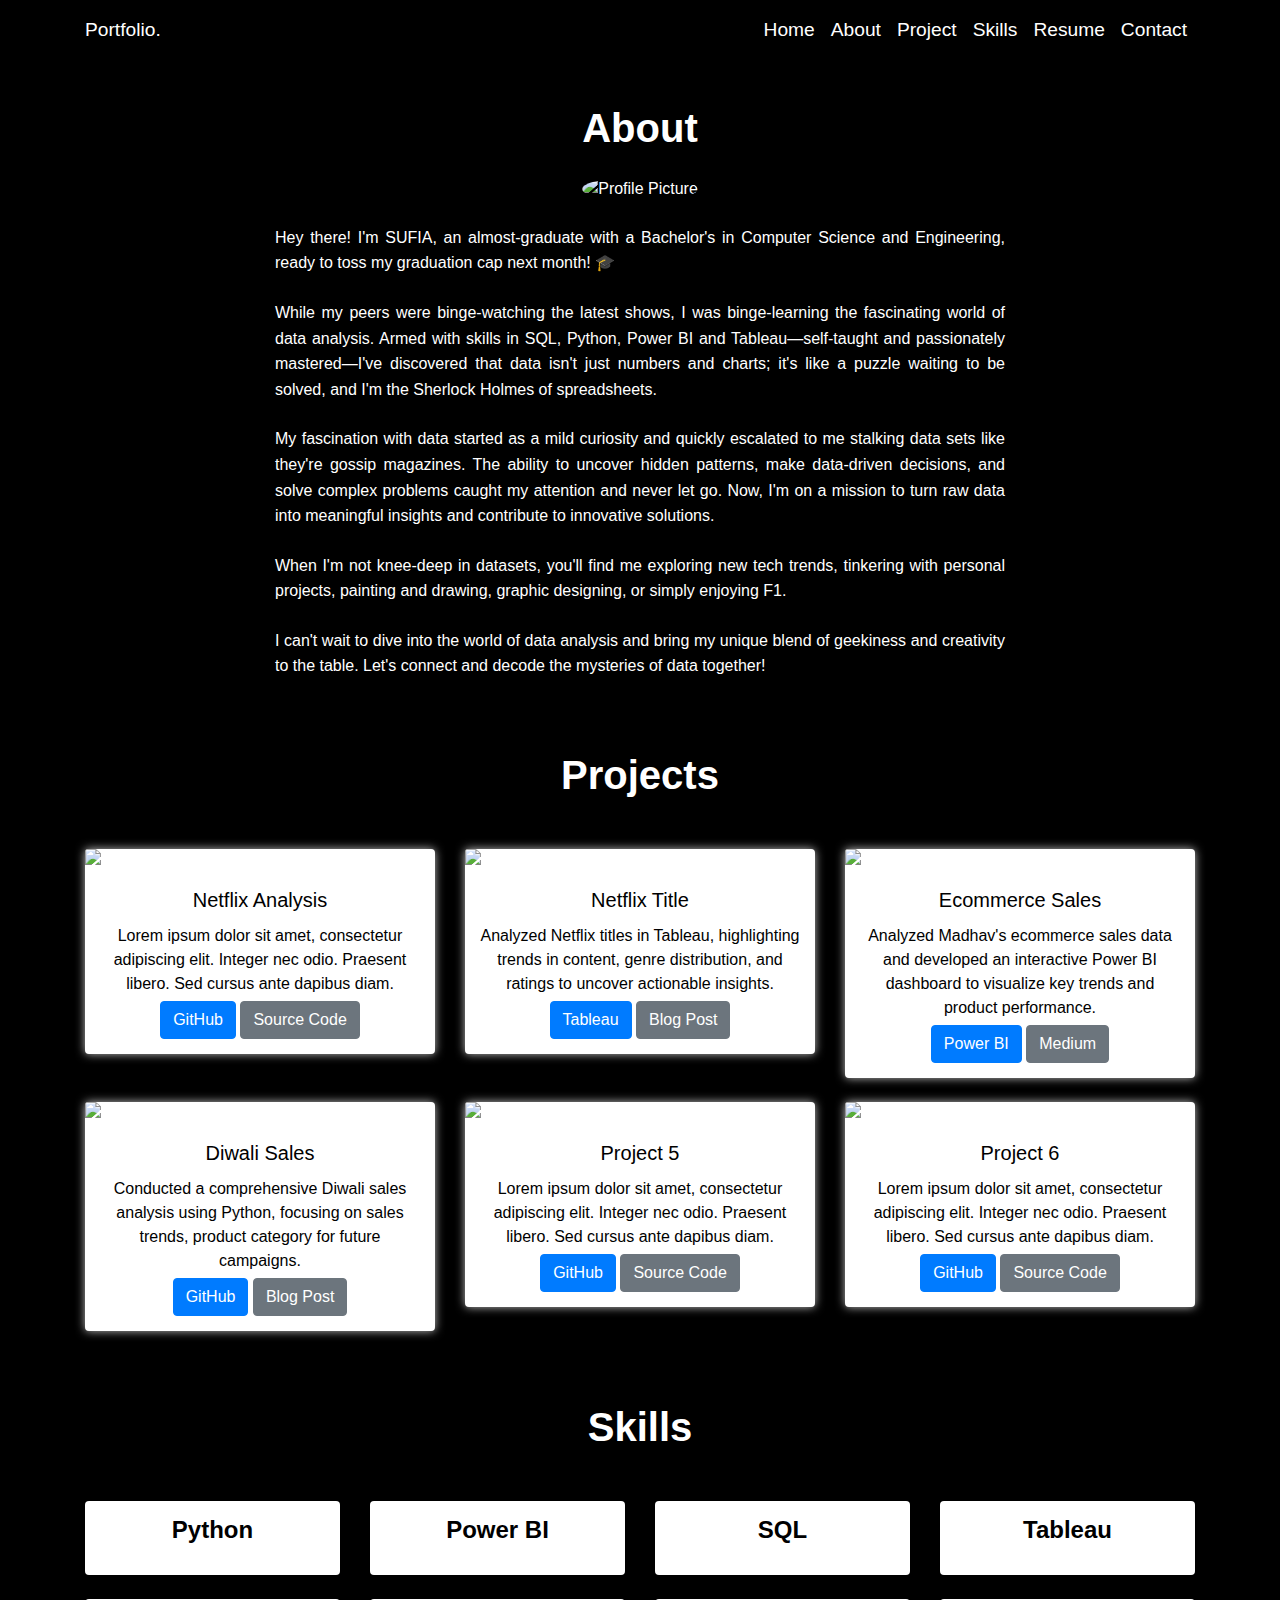
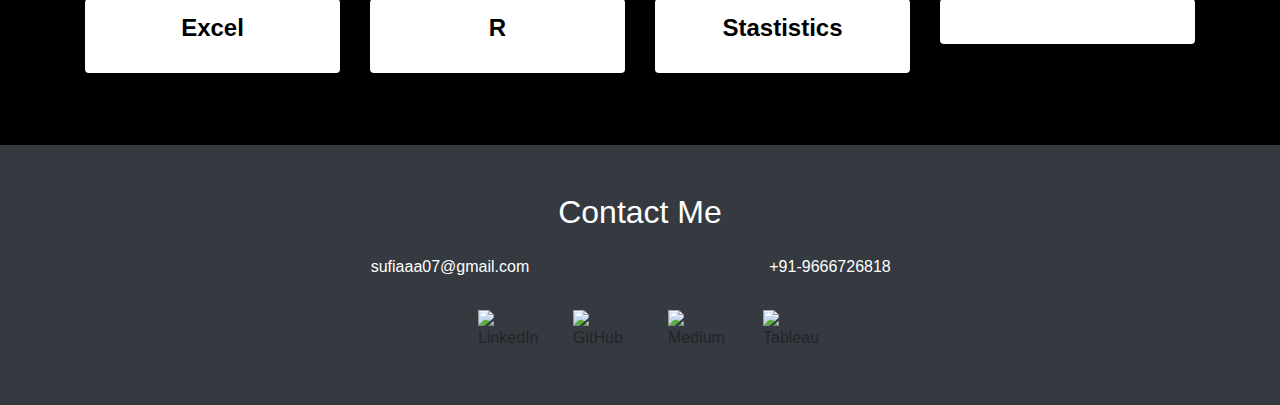
==== indexx.html @ 427f5f56 "Add files via upload" ====
<!DOCTYPE html>
<html lang="en">
<head>
    <meta charset="UTF-8">
    <meta name="viewport" content="width=device-width, initial-scale=1.0">
    <title>Portfolio</title>
    <!-- Bootstrap CSS -->
    <link href="https://maxcdn.bootstrapcdn.com/bootstrap/4.5.2/css/bootstrap.min.css" rel="stylesheet">
    <style>
      body {
          background-color: #000000; /* Black background */
          color: #ffffff; /* White text */
      }

      .about-section {
        text-align: center;
        padding: 20px 0;
        margin-bottom: 50px;
        
      }
      #about h2 {
        font-size: 2.5rem;
        margin-bottom: 20px;
        font-weight: bold;

      }
      .about-section img {
        width: 200px; /* Adjust the size as needed */
  height: 200px;
  border-radius: 50%; /* Makes the image round */
  margin-bottom: 20px;
      }
      #about p {
        color: #ffffff;
        margin-top: 0;
  margin-bottom: 1.5em; /* Adjust as needed */
  text-align: justify; /* Justify text for a clean alignment */
  line-height: 1.6;
        
      }
      
    
      /* Additional CSS for Projects Section */
    #projects h2 {
      margin-bottom: 50px;
      font-size: 2.5rem;
      font-weight: bold;
    }
    #projects .card:hover {
  transform: scale(1.05);
}
    
    .card {
      box-shadow: 0 0 10px rgba(255, 255, 255, 0.752); /* Adds a subtle shadow around the card */
          transition: transform 0.2s;
          border: 0px;;

    }
    .card-img-top {
      max-height: 150px; /* Adjust this value to fit the image properly in the card */
      object-fit: cover; /* This makes sure the image covers the area properly */
    }
    .card-body {
      padding: 15px;
    }
    .card-title {
      font-size: 1.25rem;
      color:#000000

    }
    .card-text {
      margin-bottom: 5px;
      color: black;
    }
    
    #skills h2 {
  margin-bottom: 50px;
  font-size: 2.5rem;
  font-weight: bold;
}

#skills .card {
  box-shadow: 0 4px 8px rgba(0, 0, 0, 0.1);
  transition: transform 0.2s;
}

#skills .card:hover {
  transform: scale(1.05);
}

#skills .card-img-top {
width: 50%;         /* Ensures the image takes the full width of the card */
display: block;     /* Ensures the image is treated as a block element */
  margin: 0 auto;     /* Centers the image horizontally */
  object-fit: cover;  /* Ensures the image covers the container without stretching */
  object-position: center;
  margin-top: 5px;
}

#skills .card-title {
  font-size: 1.5rem;
  font-weight: bold;
  margin-bottom: 15px;
}

#skills .card-text {
  font-size: 1rem;
  color: #ffffff;
  margin-bottom: 20px;
}

#skills .btn-primary {
  background-color: #007bff;
  border-color: #007bff;
  font-weight: bold;
}

    
    /* Additional CSS for Contact Section */
    
    .contact-section {
      padding: 50px 0;
      
    }
    .contact-section h2 {
      font-size: 2.5rem;
      margin-bottom: 40px;
    }
    .contact-section p {
      font-size: 1.2rem;
      margin-bottom: 20px;
    }
    .social-icon {
      width: 50px; /* Size of your icons */
      margin-bottom: 10px;
    }
    /* Hover effect for icons */
    .social-icon:hover {
      opacity: 0.7;
    }
    /* Style for links in the Contact section */
    .contact-section a {
      color: #ffffff;
      text-decoration: none; /* Removes underline from links */
      display: inline-block; /* Allows for margin on the bottom */
      margin-bottom: 10px;
    }
    .contact-section a:hover {
      color: #dddddd; /* Color when hovering over the link */
    }
    
    /* CSS for Sticky Navbar */
    .navbar {
      box-shadow: 0 2px 5px rgba(0,0,0,0.2); /* Adds a shadow for depth */
    }
    
    /* Ensure padding is added to body to avoid content being hidden behind the navbar */
    body { 
      padding-top: 56px; /* Adjust this value based on the height of your navbar */
    }
    
    /* Smooth scroll */
    html {
      scroll-behavior: smooth;
    }
    
    .navbar {
  background-color: rgba(0, 0, 0, 0.5); /* Semi-transparent background for navbar */
  position: absolute; /* Position navbar absolutely */
  width: 100%;
  z-index: 10; /* Ensure navbar is on top */
}

.navbar-brand, .nav-link {
  font-size: 1.2rem;
  color: #ffffff !important; /* Text color for navbar links */
}

.nav-link {
  transition: color 0.3s;
}

.nav-link:hover {
  color: #007bff;
}
@media (max-width: 992px) {
  .navbar-collapse {
    background-color: #343a40; /* Same as navbar color for seamless look */
  }
}
    
    
    </style>
    
      
    
</head>
<body>
    <section id="about" class="container text-center my-5">
        <h2>About</h2>
        <div class="row justify-content-center my-4">
            <div class="col-md-3">
                <img src="images/about/1.jpg" class="img-fluid rounded-circle" alt="Profile Picture">
            </div>
        </div>
        <div class="row justify-content-center">
            <div class="col-md-8">
              <p>Hey there! I'm SUFIA, an almost-graduate with a Bachelor's in Computer Science and Engineering, ready to toss my graduation cap next month! 🎓</p>

                <p>While my peers were binge-watching the latest shows, I was binge-learning the fascinating world of data analysis. Armed with skills in SQL, Python, Power BI and Tableau—self-taught and passionately mastered—I've discovered that data isn't just numbers and charts; it's like a puzzle waiting to be solved, and I'm the Sherlock Holmes of spreadsheets.

                </p>
                
               <p>My fascination with data started as a mild curiosity and quickly escalated to me stalking data sets like they're gossip magazines.  The ability to uncover hidden patterns, make data-driven decisions, and solve complex problems caught my attention and never let go. Now, I'm on a mission to turn raw data into meaningful insights and contribute to innovative solutions.</p>
                
                <p>When I'm not knee-deep in datasets, you'll find me exploring new tech trends, tinkering with personal projects, painting and drawing, graphic designing, or simply enjoying F1.</p>
                <p>I can't wait to dive into the world of data analysis and bring my unique blend of geekiness and creativity to the table. Let's connect and decode the mysteries of data together!</p>
                
                
            </div>
        </div>
    </section>

    <section id="projects" class="container text-center my-5">
        <h2>Projects</h2>
        <div class="row justify-content-center">
            <!-- Project 1 -->
            <div class="col-md-4 mb-4">
                <div class="card">
                    <img src="images/projects/1.jpg" class="card-img-top" alt="Project 1">
                    <div class="card-body">
                        <h5 class="card-title">Netflix Analysis</h5>
                        <p class="card-text">Lorem ipsum dolor sit amet, consectetur adipiscing elit. Integer nec odio. Praesent libero. Sed cursus ante dapibus diam.</p>
                        <a href="#" class="btn btn-primary"> GitHub </a>
                        <a href="#" class="btn btn-secondary">Source Code</a>
                    </div>
                </div>
            </div>
            <!-- Project 2 -->
            <div class="col-md-4 mb-4">
                <div class="card">
                    <img src="images/projects/2.jpg" class="card-img-top" alt="Project 2">
                    <div class="card-body">
                        <h5 class="card-title">Netflix Title</h5>
                        <p class="card-text">Analyzed Netflix titles in Tableau, highlighting trends in content, genre distribution, and ratings to uncover actionable insights.</p>
                        <a href="https://public.tableau.com/app/profile/sufia.8262/viz/Netflixtitles_17188724229400/Netflix" class="btn btn-primary">Tableau</a>
                        <a href="https://medium.com/@sufiaaa07/analyzing-netflix-titles-a-comprehensive-overview-using-tableau-5689ec4d0422" class="btn btn-secondary">Blog Post</a>
                    </div>
                </div>
            </div>
            
            <!-- Project 3 -->
            <div class="col-md-4 mb-4">
                <div class="card">
                    <img src="images/projects/3.jpg" class="card-img-top" alt="Project 3">
                    <div class="card-body">
                        <h5 class="card-title">Ecommerce Sales</h5>
                        <p class="card-text">Analyzed Madhav's ecommerce sales data and developed an interactive Power BI dashboard to visualize key trends and product performance.</p>
                        <a href="https://app.powerbi.com/groups/me/reports/5e1f5901-eae3-4ef9-98ce-6d37347767cb/d0cfbb4ac33967a3516d?experience=power-bi" class="btn btn-primary"> Power BI </a>
                        <a href="https://medium.com/@sufiaaa07/analyzing-madhav-e-commerce-data-with-power-bi-a-first-time-experience-9a5e51d9b44c" class="btn btn-secondary">Medium</a>
                    </div>
                </div>
            </div>
        </div>
        <div class="row justify-content-center">
            <!-- Project 4 -->
            <div class="col-md-4 mb-4">
                <div class="card">
                    <img src="images/projects/4.jpg" class="card-img-top" alt="Project 4">
                    <div class="card-body">
                        <h5 class="card-title">Diwali Sales</h5>
                        <p class="card-text">Conducted a comprehensive Diwali sales analysis using Python, focusing on sales trends, product category for future campaigns.</p>
                        <a href="https://github.com/sufia2740/Diwali_sales" class="btn btn-primary"> GitHub </a>
                        <a href="https://medium.com/@sufiaaa07/analyzing-diwali-sales-using-python-c412c5bd077b" class="btn btn-secondary">Blog Post</a>
                    </div>
                </div>
            </div>
                <!-- Project 5 -->
                <div class="col-md-4 mb-4">
                    <div class="card">
                        <img src="images/projects/5.jpg" class="card-img-top" alt="Project 5">
                        <div class="card-body">
                            <h5 class="card-title">Project 5</h5>
                            <p class="card-text">Lorem ipsum dolor sit amet, consectetur adipiscing elit. Integer nec odio. Praesent libero. Sed cursus ante dapibus diam.</p>
                            <a href="#" class="btn btn-primary"> GitHub </a>
                            <a href="#" class="btn btn-secondary">Source Code</a>
                        </div>
                    </div>
                </div>
                 <!-- Project 6 -->
            <div class="col-md-4 mb-4">
                <div class="card">
                    <img src="images/projects/6.jpg" class="card-img-top" alt="Project 6">
                    <div class="card-body">
                        <h5 class="card-title">Project 6</h5>
                        <p class="card-text">Lorem ipsum dolor sit amet, consectetur adipiscing elit. Integer nec odio. Praesent libero. Sed cursus ante dapibus diam.</p>
                        <a href="#" class="btn btn-primary"> GitHub </a>
                        <a href="#" class="btn btn-secondary">Source Code</a>
                    </div>
                </div>
            </div>
        </div>
    </section>

    
    <section id="skills" class="container text-center my-5">
      <h2>Skills</h2>
      <div class="row justify-content-center">
          <!-- Skill 1 -->
          <div class="col-md-3 mb-4">
              <div class="card">
                  <div class="card-body">
                      <h5 class="card-title">Python</h5>
                  </div>
              </div>
          </div>
          <!-- Skill 2 -->
          <div class="col-md-3 mb-4">
              <div class="card">
                  <div class="card-body">
                      <h5 class="card-title">Power BI</h5>
                  </div>
              </div>
          </div>
          <!-- Skill 3 -->
          <div class="col-md-3 mb-4">
              <div class="card">
                  <div class="card-body">
                      <h5 class="card-title">SQL</h5>
                  </div>
              </div>
          </div>
          <!-- Skill 4 -->
          <div class="col-md-3 mb-4">
              <div class="card">
                  <div class="card-body">
                      <h5 class="card-title">Tableau</h5>
                  </div>
              </div>
          </div>
      </div>
      <div class="row justify-content-center">
        <!-- Skill 1 -->
        <div class="col-md-3 mb-4">
            <div class="card">
                <div class="card-body">
                    <h5 class="card-title">Excel</h5>
                </div>
            </div>
        </div>
        <!-- Skill 2 -->
        <div class="col-md-3 mb-4">
            <div class="card">
                <div class="card-body">
                    <h5 class="card-title">R</h5>
                </div>
            </div>
        </div>
        <!-- Skill 3 -->
        <div class="col-md-3 mb-4">
            <div class="card">
                <div class="card-body">
                    <h5 class="card-title">Stastistics</h5>
                </div>
            </div>
        </div>
        <!-- Skill 4 -->
        <div class="col-md-3 mb-4">
            <div class="card">
                <div class="card-body">
                    <h5 class="card-title"></h5>
                </div>
            </div>
        </div>
    </div>
  </section>
  
    <section id="contact" class="bg-dark text-white py-5">
        <div class="container text-center">
          <h2 class="mb-4">Contact Me</h2>
          <div class="row justify-content-center mb-4">
            <div class="col-md-4">
              <div class="d-flex justify-content-center align-items-center">
                <i class="bi bi-envelope-fill me-2"></i>
                <span>sufiaaa07@gmail.com</span>
              </div>
            </div>
            <div class="col-md-4">
              <div class="d-flex justify-content-center align-items-center">
                <i class="bi bi-telephone-fill me-2"></i>
                <span>+91-9666726818</span>
              </div>
            </div>
          </div>
          <div class="row justify-content-center">
            <div class="col-1">
              <a href="https://www.linkedin.com/in/sufia-47bb39228/" target="_blank" class="btn btn-pink btn-circle" data-bs-toggle="tooltip" data-bs-placement="top" title="LinkedIn">
                <img src="icons/linkedin.png" alt="LinkedIn" class="img-fluid">
              </a>
            </div>
           
            <div class="col-1">
              <a href="https://github.com/sufia2740" target="_blank" class="btn btn-pink btn-circle" data-bs-toggle="tooltip" data-bs-placement="top" title="GitHub">
                <img src="icons/github.png" alt="GitHub" class="img-fluid">
              </a>
            </div>
            <div class="col-1">
              <a href="https://medium.com/@sufiaaa07" target="_blank" class="btn btn-pink btn-circle" data-bs-toggle="tooltip" data-bs-placement="top" title="Medium">
                <img src="icons/medium.png" alt="Medium" class="img-fluid">
              </a>
            </div>
            <div class="col-1">
              <a href="https://public.tableau.com/app/profile/sufia.8262" target="_blank" class="btn btn-pink btn-circle" data-bs-toggle="tooltip" data-bs-placement="top" title="Tableau">
                <img src="icons/tableau.png" alt="Tableau" class="img-fluid">
              </a>
            </div>
          </div>
        </div>
      </section>

      <nav class="navbar navbar-expand-lg navbar-dark fixed-top">
        <div class="container">
            <a class="navbar-brand" href="#">Portfolio.</a>
            <button class="navbar-toggler" type="button" data-toggle="collapse" data-target="#navbarResponsive" aria-controls="navbarResponsive" aria-expanded="false" aria-label="Toggle navigation">
                <span class="navbar-toggler-icon"></span>
            </button>
            <div class="collapse navbar-collapse" id="navbarResponsive">
                <ul class="navbar-nav ml-auto">
                    <li class="nav-item">
                        <a class="nav-link" href="index.html">Home</a>
                    </li>
                    <li class="nav-item">
                        <a class="nav-link" href="#about">About</a>
                    </li>
                    <li class="nav-item">
                        <a class="nav-link" href="#projects">Project</a>
                    </li>
                    <li class="nav-item">
                        <a class="nav-link" href="#skills">Skills</a>
                    </li>
                    <li class="nav-item">
                        <a class="nav-link" href="resume.html">Resume</a>
                    </li>
                    <li class="nav-item">
                        <a class="nav-link" href="#contact">Contact</a>
                    </li>
                </ul>
            </div>
        </div>
    </nav>

    <!-- Bootstrap JS and dependencies -->
    <script src="https://code.jquery.com/jquery-3.5.1.slim.min.js"></script>
    <script src="https://cdn.jsdelivr.net/npm/@popperjs/core@2.5.4/dist/umd/popper.min.js"></script>
    <script src="https://maxcdn.bootstrapcdn.com/bootstrap/4.5.2/js/bootstrap.min.js"></script>
</body>
</html>
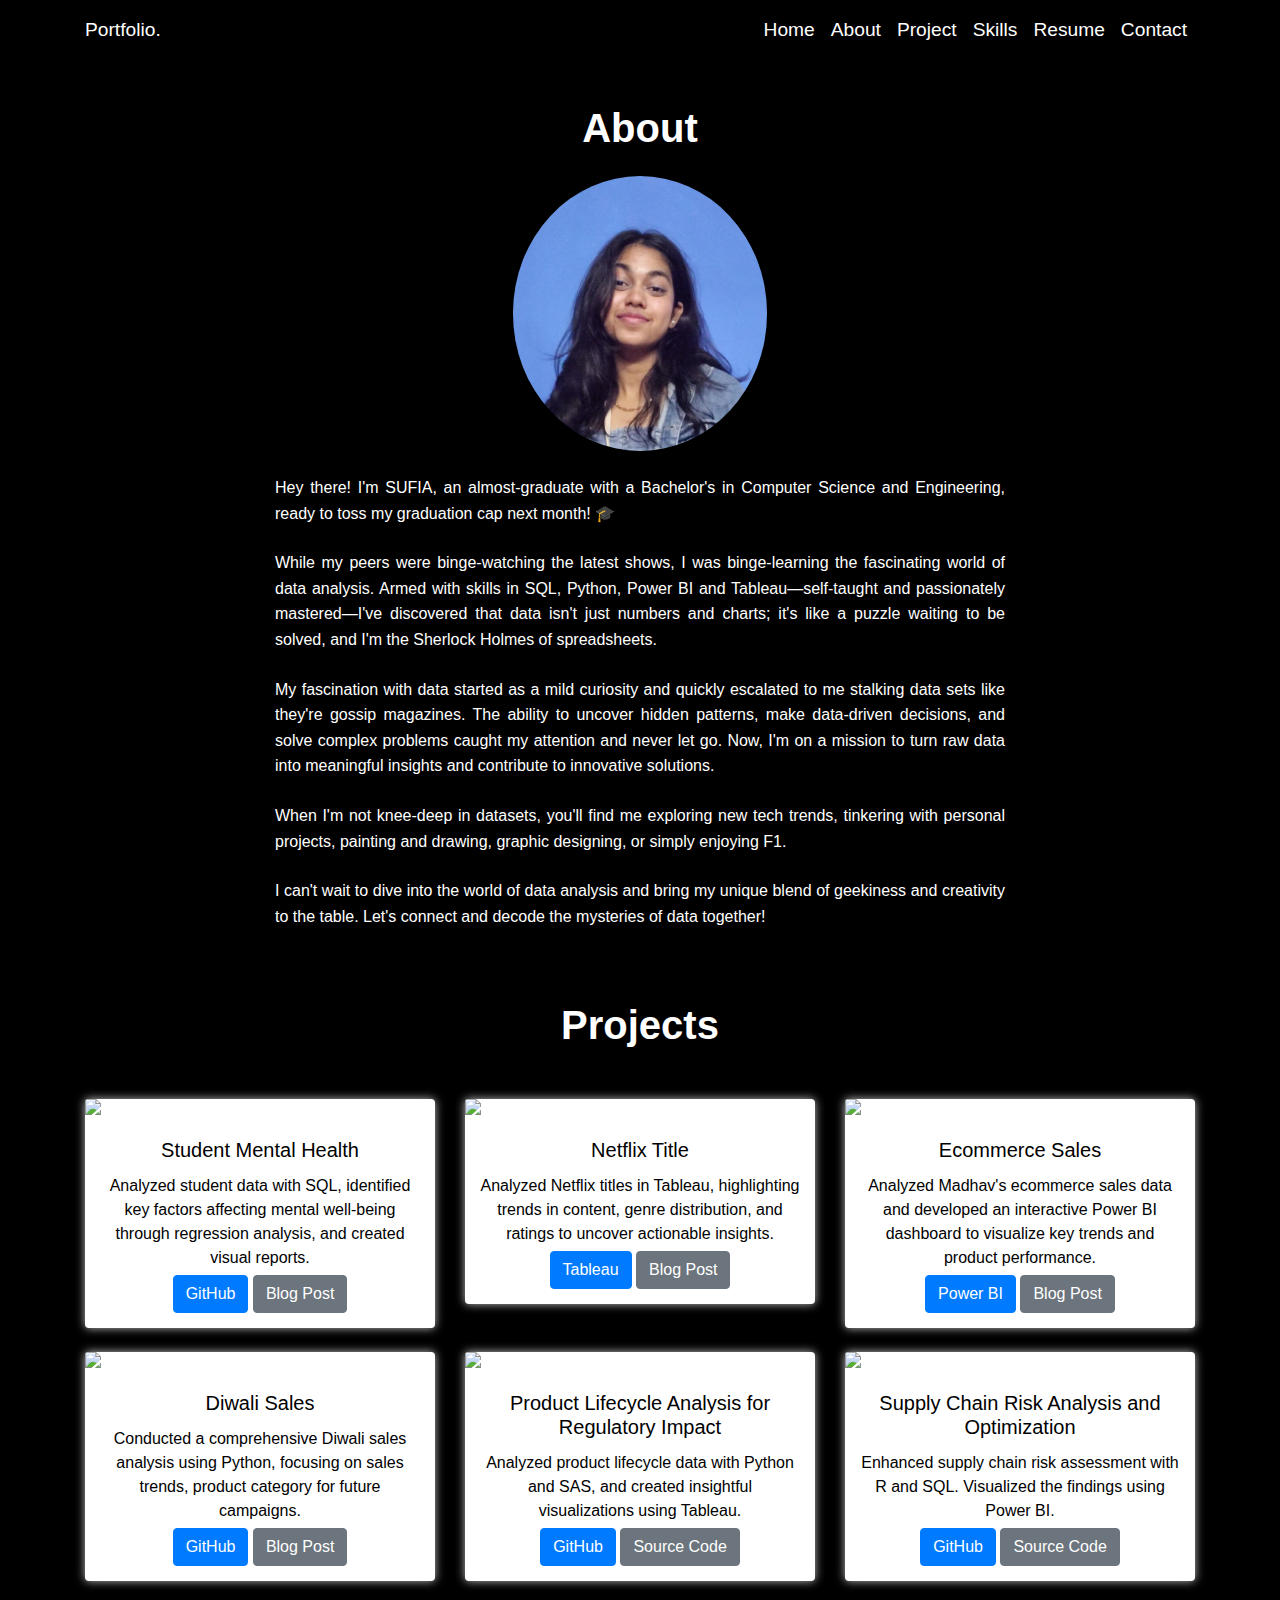
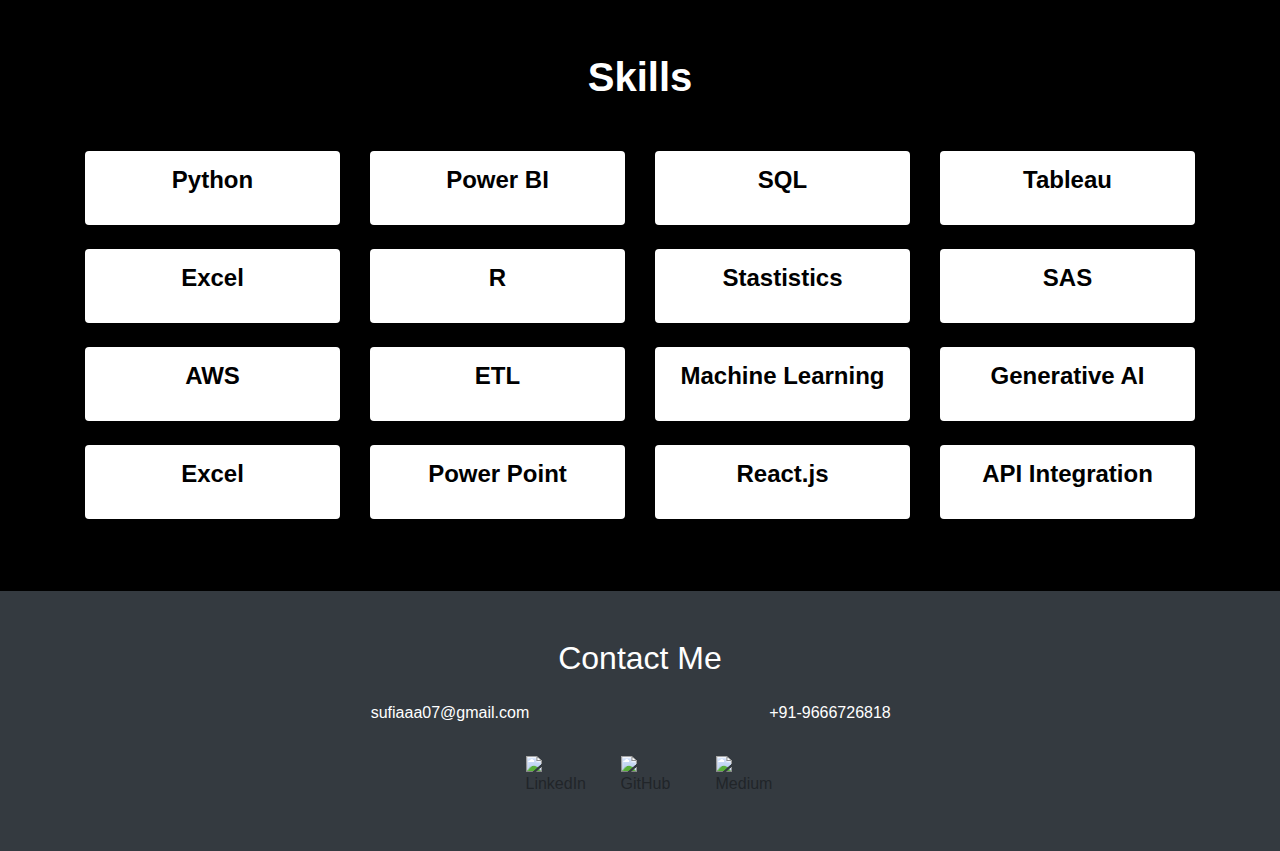
==== commit 78965ff2: "indexx.html" ====
--- a/indexx.html
+++ b/indexx.html
@@ -229,10 +229,10 @@
                 <div class="card">
                     <img src="images/projects/1.jpg" class="card-img-top" alt="Project 1">
                     <div class="card-body">
-                        <h5 class="card-title">Netflix Analysis</h5>
-                        <p class="card-text">Lorem ipsum dolor sit amet, consectetur adipiscing elit. Integer nec odio. Praesent libero. Sed cursus ante dapibus diam.</p>
+                        <h5 class="card-title"> Student Mental Health </h5>
+                        <p class="card-text">Analyzed student data with SQL, identified key factors affecting mental well-being through regression analysis, and created visual reports.</p>
                         <a href="#" class="btn btn-primary"> GitHub </a>
-                        <a href="#" class="btn btn-secondary">Source Code</a>
+                        <a href="#" class="btn btn-secondary">Blog Post</a>
                     </div>
                 </div>
             </div>
@@ -257,7 +257,7 @@
                         <h5 class="card-title">Ecommerce Sales</h5>
                         <p class="card-text">Analyzed Madhav's ecommerce sales data and developed an interactive Power BI dashboard to visualize key trends and product performance.</p>
                         <a href="https://app.powerbi.com/groups/me/reports/5e1f5901-eae3-4ef9-98ce-6d37347767cb/d0cfbb4ac33967a3516d?experience=power-bi" class="btn btn-primary"> Power BI </a>
-                        <a href="https://medium.com/@sufiaaa07/analyzing-madhav-e-commerce-data-with-power-bi-a-first-time-experience-9a5e51d9b44c" class="btn btn-secondary">Medium</a>
+                        <a href="https://medium.com/@sufiaaa07/analyzing-madhav-e-commerce-data-with-power-bi-a-first-time-experience-9a5e51d9b44c" class="btn btn-secondary">Blog Post</a>
                     </div>
                 </div>
             </div>
@@ -278,10 +278,10 @@
                 <!-- Project 5 -->
                 <div class="col-md-4 mb-4">
                     <div class="card">
-                        <img src="images/projects/5.jpg" class="card-img-top" alt="Project 5">
+                        <img src="images/projects/6.jpg" class="card-img-top" alt="Project 5">
                         <div class="card-body">
-                            <h5 class="card-title">Project 5</h5>
-                            <p class="card-text">Lorem ipsum dolor sit amet, consectetur adipiscing elit. Integer nec odio. Praesent libero. Sed cursus ante dapibus diam.</p>
+                            <h5 class="card-title">Product Lifecycle Analysis for Regulatory Impact</h5>
+                            <p class="card-text">Analyzed product lifecycle data with Python and SAS, and created insightful visualizations using Tableau.</p>
                             <a href="#" class="btn btn-primary"> GitHub </a>
                             <a href="#" class="btn btn-secondary">Source Code</a>
                         </div>
@@ -290,10 +290,10 @@
                  <!-- Project 6 -->
             <div class="col-md-4 mb-4">
                 <div class="card">
-                    <img src="images/projects/6.jpg" class="card-img-top" alt="Project 6">
+                    <img src="images/projects/5.jpg" class="card-img-top" alt="Project 6">
                     <div class="card-body">
-                        <h5 class="card-title">Project 6</h5>
-                        <p class="card-text">Lorem ipsum dolor sit amet, consectetur adipiscing elit. Integer nec odio. Praesent libero. Sed cursus ante dapibus diam.</p>
+                        <h5 class="card-title">Supply Chain Risk Analysis and Optimization</h5>
+                        <p class="card-text">Enhanced supply chain risk assessment with R and SQL. Visualized the findings using Power BI.</p>
                         <a href="#" class="btn btn-primary"> GitHub </a>
                         <a href="#" class="btn btn-secondary">Source Code</a>
                     </div>
@@ -368,10 +368,74 @@
         <div class="col-md-3 mb-4">
             <div class="card">
                 <div class="card-body">
-                    <h5 class="card-title"></h5>
-                </div>
-            </div>
-        </div>
+                    <h5 class="card-title">SAS</h5>
+                </div>
+            </div>
+        </div>
+        <!-- Skill 4 -->
+        <div class="col-md-3 mb-4">
+          <div class="card">
+              <div class="card-body">
+                  <h5 class="card-title">AWS</h5>
+              </div>
+          </div>
+      </div>
+      <!-- Skill 4 -->
+      <div class="col-md-3 mb-4">
+        <div class="card">
+            <div class="card-body">
+                <h5 class="card-title">ETL</h5>
+            </div>
+        </div>
+    </div>
+    <!-- Skill 4 -->
+    <div class="col-md-3 mb-4">
+      <div class="card">
+          <div class="card-body">
+              <h5 class="card-title">Machine Learning</h5>
+          </div>
+      </div>
+  </div>
+  <!-- Skill 4 -->
+  <div class="col-md-3 mb-4">
+    <div class="card">
+        <div class="card-body">
+            <h5 class="card-title">Generative AI</h5>
+        </div>
+    </div>
+</div>
+<!-- Skill 4 -->
+<div class="col-md-3 mb-4">
+  <div class="card">
+      <div class="card-body">
+          <h5 class="card-title">Excel</h5>
+      </div>
+  </div>
+</div>
+<!-- Skill 4 -->
+<div class="col-md-3 mb-4">
+  <div class="card">
+      <div class="card-body">
+          <h5 class="card-title">Power Point</h5>
+      </div>
+  </div>
+</div>
+<!-- Skill 4 -->
+<div class="col-md-3 mb-4">
+  <div class="card">
+      <div class="card-body">
+          <h5 class="card-title">React.js</h5>
+      </div>
+  </div>
+</div>
+<!-- Skill 4 -->
+<div class="col-md-3 mb-4">
+  <div class="card">
+      <div class="card-body">
+          <h5 class="card-title">API Integration</h5>
+      </div>
+  </div>
+</div>
     </div>
   </section>
   
@@ -395,25 +459,21 @@
           <div class="row justify-content-center">
             <div class="col-1">
               <a href="https://www.linkedin.com/in/sufia-47bb39228/" target="_blank" class="btn btn-pink btn-circle" data-bs-toggle="tooltip" data-bs-placement="top" title="LinkedIn">
-                <img src="icons/linkedin.png" alt="LinkedIn" class="img-fluid">
+                <img src="images/icons/linkedin.png" alt="LinkedIn" class="img-fluid">
               </a>
             </div>
            
             <div class="col-1">
               <a href="https://github.com/sufia2740" target="_blank" class="btn btn-pink btn-circle" data-bs-toggle="tooltip" data-bs-placement="top" title="GitHub">
-                <img src="icons/github.png" alt="GitHub" class="img-fluid">
+                <img src="images/icons/github.png" alt="GitHub" class="img-fluid">
               </a>
             </div>
             <div class="col-1">
               <a href="https://medium.com/@sufiaaa07" target="_blank" class="btn btn-pink btn-circle" data-bs-toggle="tooltip" data-bs-placement="top" title="Medium">
-                <img src="icons/medium.png" alt="Medium" class="img-fluid">
+                <img src="images/icons/medium.png" alt="Medium" class="img-fluid">
               </a>
             </div>
-            <div class="col-1">
-              <a href="https://public.tableau.com/app/profile/sufia.8262" target="_blank" class="btn btn-pink btn-circle" data-bs-toggle="tooltip" data-bs-placement="top" title="Tableau">
-                <img src="icons/tableau.png" alt="Tableau" class="img-fluid">
-              </a>
-            </div>
+            
           </div>
         </div>
       </section>
